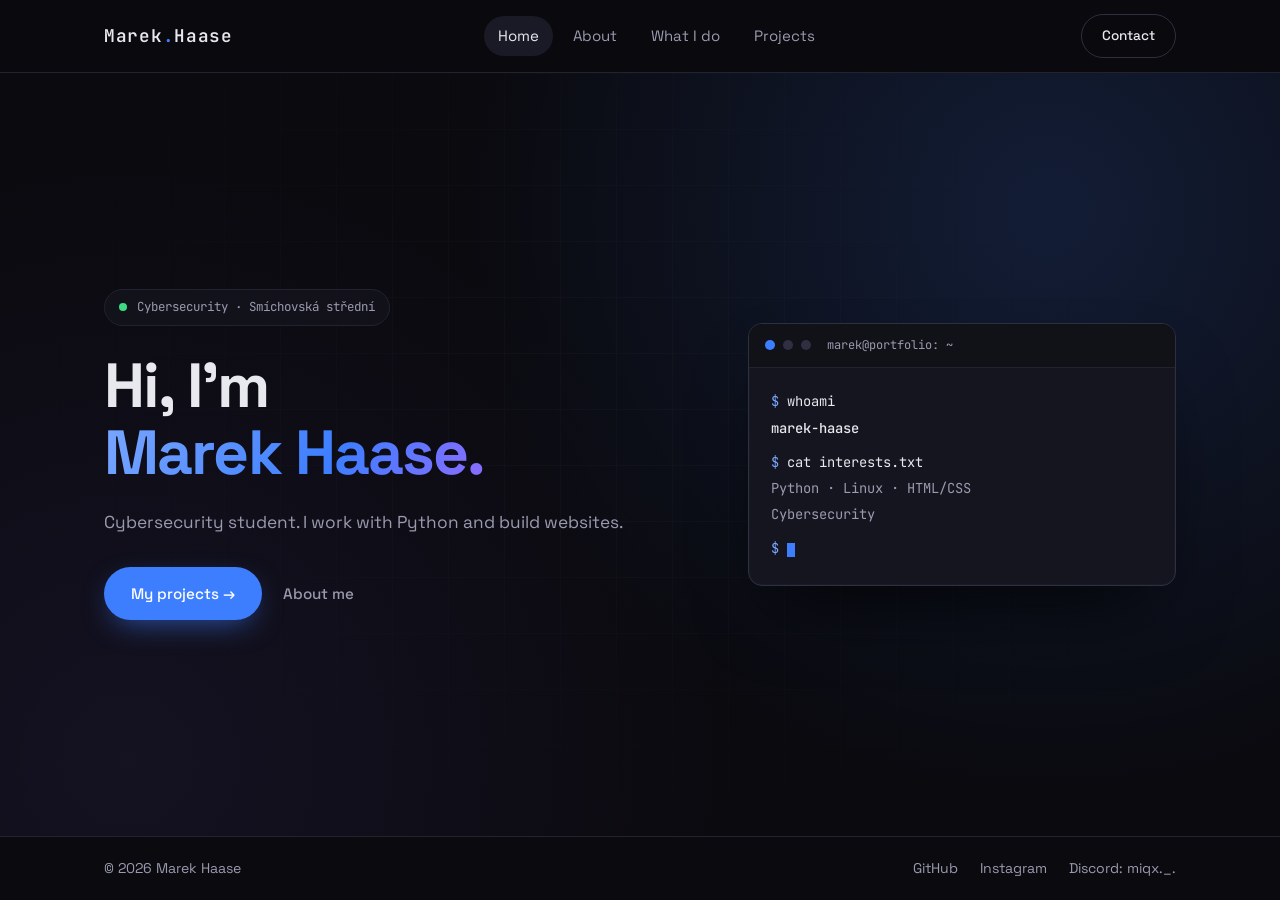
==== index.html @ bb34f5d0 "Add files via upload" ====
<!DOCTYPE html>
<html lang="en">
<head>
<meta charset="UTF-8">
<meta name="viewport" content="width=device-width, initial-scale=1.0">
<title>Marek Haase — Portfolio</title>
<meta name="description" content="Portfolio of Marek Haase: Cybersecurity student at Smíchov Secondary School. Python, Linux and web development.">
<meta name="theme-color" content="#0a0a0f">
<meta property="og:title" content="Marek Haase — Portfolio">
<meta property="og:description" content="Portfolio of Marek Haase: Cybersecurity student at Smíchov Secondary School. Python, Linux and web development.">
<meta property="og:type" content="website">
<link rel="icon" href="data:image/svg+xml,%3Csvg xmlns='http://www.w3.org/2000/svg' viewBox='0 0 64 64'%3E%3Crect width='64' height='64' rx='16' fill='%230a0a0f'/%3E%3Ctext x='32' y='43' font-family='monospace' font-size='30' font-weight='700' text-anchor='middle' fill='%233d7eff'%3EM.%3C/text%3E%3C/svg%3E">
<link rel="stylesheet" href="style.css">
<link rel="preconnect" href="https://fonts.googleapis.com">
<link rel="preconnect" href="https://fonts.gstatic.com" crossorigin>
<link href="https://fonts.googleapis.com/css2?family=Space+Grotesk:wght@400;500;600;700&family=JetBrains+Mono:wght@400;500;600&display=swap" rel="stylesheet">
</head>
<body>

<header class="nav">
  <div class="container nav-inner">
    <a href="index.html" class="logo" aria-label="Marek Haase – home">Marek<span>.</span>Haase</a>
    <nav class="nav-links" aria-label="Main navigation">
      <a href="index.html" class="active" aria-current="page">Home</a>
      <a href="about.html">About</a>
      <a href="services.html">What I do</a>
      <a href="projects.html">Projects</a>
    </nav>
    <a href="contact.html" class="btn btn-outline nav-cta">Contact</a>
  </div>
</header>

<main>
<section class="hero">
  <div class="container hero-grid">
    <div class="hero-text">
      <p class="status fade-up"><i></i> Cybersecurity · Smíchovská střední</p>
      <h1 class="fade-up d1">Hi, I'm<br><span class="grad">Marek Haase.</span></h1>
      <p class="hero-sub fade-up d2">Cybersecurity student. I work with Python and build websites.</p>
      <div class="hero-actions fade-up d3">
        <a href="projects.html" class="btn btn-primary">My projects →</a>
        <a href="about.html" class="btn btn-ghost">About me</a>
      </div>
    </div>
    <div class="terminal fade-up d3" aria-hidden="true">
      <div class="terminal-bar"><span class="dot"></span><span class="dot"></span><span class="dot"></span><span class="terminal-title">marek@portfolio: ~</span></div>
      <div class="terminal-body">
        <span><span class="prompt">$</span> whoami</span>
        <span class="out"><b>marek-haase</b></span>
        <span><span class="prompt">$</span> cat interests.txt</span>
        <span class="out">Python · Linux · HTML/CSS<br>Cybersecurity</span>
        <span><span class="prompt">$</span> <span class="cursor"></span></span>
      </div>
    </div>
  </div>
</section>
</main>

<footer class="footer">
  <div class="container footer-inner">
    <span>© 2026 Marek Haase</span>
    <div class="footer-links">
      <a href="https://github.com/miqxik" target="_blank" rel="noopener">GitHub</a>
      <a href="https://www.instagram.com/mrek_h_" target="_blank" rel="noopener">Instagram</a>
      <span>Discord: miqx._.</span>
    </div>
  </div>
</footer>

</body>
</html>
---- style.css ----
:root {
  --bg: #0a0a0f;
  --bg-soft: #111118;
  --surface: #15151f;
  --surface-2: #1a1a26;
  --border: #232330;
  --border-strong: #2f2f42;
  --text: #e8e8ef;
  --text-dim: #9a9ab0;
  --accent: #3d7eff;
  --accent-2: #7aa7ff;
  --accent-soft: #1a2c52;
  --radius: 14px;
  --font-display: 'Space Grotesk', system-ui, sans-serif;
  --font-mono: 'JetBrains Mono', ui-monospace, monospace;
}

* { margin: 0; padding: 0; box-sizing: border-box; }

html { scroll-behavior: smooth; }
body {
  min-height: 100vh;
  min-height: 100dvh;
  display: flex;
  flex-direction: column;
  background: var(--bg);
  color: var(--text);
  font-family: var(--font-display);
  line-height: 1.65;
  -webkit-font-smoothing: antialiased;
}

main { flex: 1; display: flex; flex-direction: column; justify-content: center; }

.container { max-width: 1120px; margin: 0 auto; padding: 0 24px; width: 100%; }

a { color: inherit; text-decoration: none; }
:focus-visible { outline: 2px solid var(--accent-2); outline-offset: 3px; border-radius: 6px; }
::selection { background: var(--accent); color: #fff; }

.accent { color: var(--accent); }
.grad {
  background: linear-gradient(120deg, var(--accent-2), var(--accent) 60%, #8f6bff);
  -webkit-background-clip: text;
  background-clip: text;
  color: transparent;
}

/* ---------- TYPOGRAPHY ---------- */
.eyebrow {
  font-family: var(--font-mono);
  font-size: 0.78rem;
  letter-spacing: 0.16em;
  text-transform: uppercase;
  color: var(--accent);
  margin-bottom: 14px;
}
.eyebrow.center { text-align: center; }

.section-title {
  font-size: clamp(1.9rem, 4.2vw, 2.8rem);
  font-weight: 600;
  line-height: 1.15;
  letter-spacing: -0.02em;
  margin-bottom: 36px;
}
.section-title.center { text-align: center; max-width: 680px; margin: 0 auto 44px; }

/* ---------- BUTTONS ---------- */
.btn {
  display: inline-flex;
  align-items: center;
  gap: 8px;
  padding: 13px 26px;
  border-radius: 999px;
  font-size: 0.95rem;
  font-weight: 500;
  border: 1px solid transparent;
  cursor: pointer;
  transition: transform .15s ease, background .2s ease, border-color .2s ease, color .2s ease, box-shadow .2s ease;
}
.btn:hover { transform: translateY(-2px); }
.btn-primary { background: var(--accent); color: #fff; box-shadow: 0 10px 30px -10px rgba(61,126,255,.7); }
.btn-primary:hover { background: #5b91ff; }
.btn-outline { border-color: var(--border-strong); color: var(--text); }
.btn-outline:hover { border-color: var(--accent); color: var(--accent-2); }
.btn-ghost { color: var(--text-dim); padding: 13px 6px; }
.btn-ghost:hover { color: var(--text); }

/* ---------- NAV ---------- */
.nav {
  position: sticky;
  top: 0;
  z-index: 100;
  background: rgba(10,10,15,.78);
  backdrop-filter: blur(14px);
  -webkit-backdrop-filter: blur(14px);
  border-bottom: 1px solid var(--border);
}
.nav-inner { display: flex; align-items: center; justify-content: space-between; height: 72px; gap: 16px; }
.logo { font-family: var(--font-mono); font-weight: 600; font-size: 1.1rem; letter-spacing: .04em; }
.logo span { color: var(--accent); }
.nav-links { display: flex; gap: 6px; font-size: .94rem; }
.nav-links a {
  position: relative;
  padding: 8px 14px;
  border-radius: 999px;
  color: var(--text-dim);
  transition: color .2s ease, background .2s ease;
}
.nav-links a:hover { color: var(--text); background: var(--surface); }
.nav-links a.active { color: var(--text); background: var(--surface-2); }
.nav-cta { font-size: .85rem; padding: 10px 20px; }

@media (max-width: 760px) {
  .nav-inner { height: auto; flex-wrap: wrap; padding-top: 12px; padding-bottom: 10px; }
  .nav-links {
    order: 3;
    width: 100%;
    overflow-x: auto;
    scrollbar-width: none;
    margin: 0 -6px;
    padding-bottom: 2px;
  }
  .nav-links::-webkit-scrollbar { display: none; }
  .nav-links a { white-space: nowrap; }
}

/* ---------- SHARED SECTION ---------- */
.section { padding: 72px 0; }

.fade-up { animation: fadeUp .7s cubic-bezier(.2,.7,.2,1) both; }
.d1 { animation-delay: .08s; } .d2 { animation-delay: .16s; } .d3 { animation-delay: .24s; } .d4 { animation-delay: .32s; }
@keyframes fadeUp { from { opacity: 0; transform: translateY(18px); } to { opacity: 1; transform: none; } }

/* ---------- HERO ---------- */
.hero {
  position: relative;
  overflow: hidden;
  padding: 84px 0;
  background:
    radial-gradient(circle at 82% 18%, rgba(61,126,255,.16), transparent 48%),
    radial-gradient(circle at 10% 90%, rgba(143,107,255,.08), transparent 45%),
    var(--bg);
}
main > .hero { flex: 1; display: flex; align-items: center; }
.hero::before {
  content: "";
  position: absolute; inset: 0;
  background-image:
    linear-gradient(var(--border) 1px, transparent 1px),
    linear-gradient(90deg, var(--border) 1px, transparent 1px);
  background-size: 56px 56px;
  opacity: .22;
  mask-image: radial-gradient(ellipse at 50% 40%, #000 20%, transparent 75%);
  -webkit-mask-image: radial-gradient(ellipse at 50% 40%, #000 20%, transparent 75%);
  pointer-events: none;
}
.hero-grid {
  position: relative;
  display: grid;
  grid-template-columns: 1.15fr .85fr;
  gap: 64px;
  align-items: center;
}
.hero-text h1 {
  font-size: clamp(2.2rem, 5.6vw, 3.9rem);
  font-weight: 700;
  line-height: 1.08;
  letter-spacing: -.03em;
  margin-bottom: 22px;
}
.hero-sub { color: var(--text-dim); font-size: 1.08rem; max-width: 52ch; margin-bottom: 30px; }
.hero-sub b { color: var(--text); font-weight: 600; }
.hero-actions { display: flex; gap: 14px; flex-wrap: wrap; align-items: center; }

.status {
  display: inline-flex; align-items: center; gap: 10px;
  font-family: var(--font-mono); font-size: .78rem; color: var(--text-dim);
  padding: 7px 14px; border: 1px solid var(--border); border-radius: 999px;
  background: rgba(21,21,31,.7);
  margin-bottom: 26px;
}
.status i { width: 8px; height: 8px; border-radius: 50%; background: #3ddc84; box-shadow: 0 0 0 0 rgba(61,220,132,.6); animation: pulse 2s infinite; }
@keyframes pulse { 70% { box-shadow: 0 0 0 8px rgba(61,220,132,0); } 100% { box-shadow: 0 0 0 0 rgba(61,220,132,0); } }

.terminal {
  background: var(--surface);
  border: 1px solid var(--border-strong);
  border-radius: var(--radius);
  box-shadow: 0 40px 80px -30px rgba(0,0,0,.8), 0 0 0 1px rgba(255,255,255,.02) inset;
  overflow: hidden;
  font-family: var(--font-mono);
  font-size: .86rem;
}
.terminal-bar { display: flex; align-items: center; gap: 8px; padding: 12px 16px; border-bottom: 1px solid var(--border); background: var(--bg-soft); }
.dot { width: 10px; height: 10px; border-radius: 50%; background: var(--border-strong); }
.dot:first-child { background: var(--accent); }
.terminal-title { margin-left: 8px; color: var(--text-dim); font-size: .75rem; }
.terminal-body { padding: 20px 22px 24px; line-height: 1.9; }
.terminal-body .prompt { color: var(--accent-2); }
.terminal-body .out { color: var(--text-dim); display: block; margin-bottom: 8px; }
.terminal-body .out b { color: var(--text); font-weight: 500; }
.cursor { display: inline-block; width: 8px; height: 1em; background: var(--accent); vertical-align: text-bottom; animation: blink 1.1s steps(1) infinite; }
@keyframes blink { 50% { opacity: 0; } }

@media (max-width: 900px) {
  .hero { padding: 56px 0; }
  .hero-grid { grid-template-columns: 1fr; gap: 44px; }
}

/* ---------- CARDS (services) ---------- */
.cards-grid { display: grid; grid-template-columns: repeat(4, 1fr); gap: 16px; }
.card {
  position: relative;
  display: flex;
  flex-direction: column;
  background: var(--surface);
  border: 1px solid var(--border);
  border-radius: var(--radius);
  padding: 26px 22px;
  transition: border-color .2s ease, transform .2s ease, background .2s ease;
}
.card::after {
  content: ""; position: absolute; inset: 0; border-radius: inherit; pointer-events: none;
  background: radial-gradient(circle at 0% 0%, rgba(61,126,255,.12), transparent 55%);
  opacity: 0; transition: opacity .25s ease;
}
.card:hover { border-color: var(--accent); transform: translateY(-5px); }
.card:hover::after { opacity: 1; }
.card-icon {
  width: 48px; height: 48px;
  display: flex; align-items: center; justify-content: center;
  border: 1px solid var(--border-strong);
  border-radius: 12px;
  background: var(--bg-soft);
  margin-bottom: 20px;
}
.card h3 { font-size: 1.08rem; margin-bottom: 8px; font-weight: 600; }
.card p { color: var(--text-dim); font-size: .92rem; margin-bottom: 18px; flex: 1; }
.tag {
  display: inline-block;
  align-self: flex-start;
  font-family: var(--font-mono); font-size: .7rem; letter-spacing: .04em;
  color: var(--accent-2); background: var(--accent-soft);
  padding: 4px 10px; border-radius: 999px;
}

.services-actions { display: flex; justify-content: center; margin-top: 28px; }

@media (max-width: 960px) { .cards-grid { grid-template-columns: repeat(2, 1fr); } }
@media (max-width: 560px) { .cards-grid { grid-template-columns: 1fr; } }

/* ---------- ABOUT ---------- */
.about-grid { display: grid; grid-template-columns: .85fr 1.15fr; gap: 72px; align-items: center; }

.profile {
  background: var(--surface);
  border: 1px solid var(--border-strong);
  border-radius: var(--radius);
  padding: 30px;
  box-shadow: 0 40px 80px -40px rgba(0,0,0,.8);
}
.avatar {
  width: 84px; height: 84px; border-radius: 22px;
  display: flex; align-items: center; justify-content: center;
  font-family: var(--font-mono); font-weight: 600; font-size: 1.7rem;
  background: linear-gradient(135deg, var(--accent), #8f6bff);
  color: #fff; margin-bottom: 20px;
}
.profile h3 { font-size: 1.3rem; font-weight: 600; }
.profile .role { color: var(--text-dim); font-size: .92rem; margin-bottom: 22px; }
.facts { list-style: none; display: grid; gap: 0; border-top: 1px solid var(--border); }
.facts li { display: flex; justify-content: space-between; gap: 16px; padding: 12px 0; border-bottom: 1px solid var(--border); font-size: .9rem; }
.facts li span:first-child { color: var(--text-dim); font-family: var(--font-mono); font-size: .8rem; }
.facts li span:last-child { text-align: right; }

.about-item { display: flex; gap: 18px; margin-bottom: 26px; }
.about-item-icon {
  flex-shrink: 0; width: 44px; height: 44px;
  display: flex; align-items: center; justify-content: center;
  border: 1px solid var(--border-strong); border-radius: 12px; background: var(--bg-soft);
}
.about-item h4 { margin-bottom: 4px; font-weight: 600; font-size: 1.05rem; }
.about-item p { color: var(--text-dim); font-size: .96rem; }

.chips { display: flex; flex-wrap: wrap; gap: 8px; margin-top: 10px; }
.chip { font-size: .82rem; padding: 6px 14px; border: 1px solid var(--border-strong); border-radius: 999px; color: var(--text); background: var(--surface); }

@media (max-width: 900px) { .about-grid { grid-template-columns: 1fr; gap: 44px; } .profile { max-width: 420px; } }

/* ---------- PROJECTS ---------- */
.projects-grid { display: grid; grid-template-columns: repeat(3, 1fr); gap: 20px; }
.project-card {
  display: flex; flex-direction: column;
  background: var(--surface);
  border: 1px solid var(--border);
  border-radius: var(--radius);
  padding: 20px;
  transition: transform .2s ease, border-color .2s ease;
}
.project-card:hover { transform: translateY(-5px); border-color: var(--accent); }
.project-thumb {
  height: 140px; border-radius: 10px; margin-bottom: 20px;
  border: 1px solid var(--border);
  display: flex; align-items: center; justify-content: center;
  font-family: var(--font-mono); font-size: .8rem; color: var(--text-dim);
  background: repeating-linear-gradient(135deg, var(--bg-soft) 0 14px, var(--surface) 14px 28px);
}
.project-thumb.live {
  background: radial-gradient(circle at 30% 20%, rgba(61,126,255,.35), transparent 60%), var(--bg-soft);
  color: var(--accent-2);
}
.project-card h3 { font-size: 1.08rem; margin-bottom: 8px; font-weight: 600; }
.project-card p { color: var(--text-dim); font-size: .92rem; margin-bottom: 18px; flex: 1; }
.project-link { color: var(--accent-2); font-size: .92rem; font-weight: 500; }
.project-link:hover { text-decoration: underline; text-underline-offset: 4px; }
.project-card.soon { opacity: .75; }
.project-card.soon:hover { transform: none; border-color: var(--border); }
.project-card .tag { align-self: flex-start; }

@media (max-width: 900px) { .projects-grid { grid-template-columns: 1fr; } }

/* ---------- CONTACT ---------- */
.contact-inner { display: flex; flex-direction: column; align-items: center; text-align: center; }
.contact-sub { color: var(--text-dim); max-width: 46ch; margin: 0 auto 32px; font-size: 1.05rem; }
.contact-links { display: flex; gap: 12px; flex-wrap: wrap; justify-content: center; margin-top: 22px; }
.contact-box {
  position: relative;
  width: 100%; max-width: 640px;
  padding: 52px 32px;
  border: 1px solid var(--border-strong);
  border-radius: 22px;
  background:
    radial-gradient(circle at 50% 0%, rgba(61,126,255,.16), transparent 60%),
    var(--surface);
}

/* ---------- FOOTER ---------- */
.footer { border-top: 1px solid var(--border); padding: 20px 0; }
.footer-inner { display: flex; justify-content: space-between; align-items: center; flex-wrap: wrap; gap: 14px; color: var(--text-dim); font-size: .88rem; }
.footer-links { display: flex; gap: 22px; flex-wrap: wrap; }
.footer-links a:hover { color: var(--text); }

@media (prefers-reduced-motion: reduce) {
  *, *::before, *::after { animation: none !important; transition: none !important; scroll-behavior: auto !important; }
}
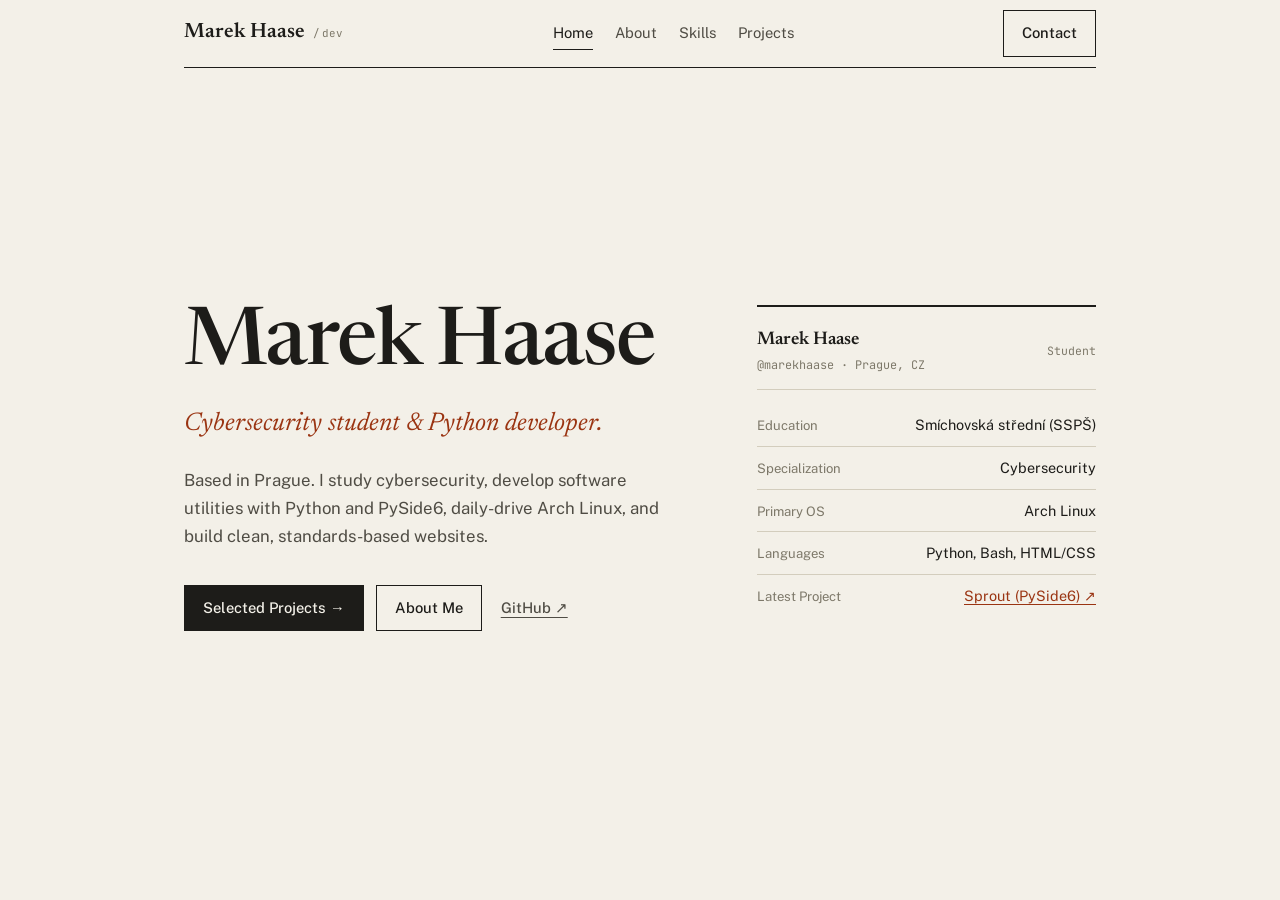
==== commit cd28402d: "edited style and some info" ====
--- a/index.html
+++ b/index.html
@@ -3,27 +3,29 @@
 <head>
 <meta charset="UTF-8">
 <meta name="viewport" content="width=device-width, initial-scale=1.0">
-<title>Marek Haase — Portfolio</title>
-<meta name="description" content="Portfolio of Marek Haase: Cybersecurity student at Smíchov Secondary School. Python, Linux and web development.">
-<meta name="theme-color" content="#0a0a0f">
+<title>Marek Haase — Cybersecurity Student & Developer</title>
+<meta name="description" content="Portfolio of Marek Haase: Cybersecurity student at Smíchovská střední průmyslová škola. Python, Linux and web development.">
+<meta name="theme-color" content="#f3f0e8">
 <meta property="og:title" content="Marek Haase — Portfolio">
-<meta property="og:description" content="Portfolio of Marek Haase: Cybersecurity student at Smíchov Secondary School. Python, Linux and web development.">
+<meta property="og:description" content="Portfolio of Marek Haase: Cybersecurity student at Smíchovská střední průmyslová škola. Python, Linux and web development.">
 <meta property="og:type" content="website">
-<link rel="icon" href="data:image/svg+xml,%3Csvg xmlns='http://www.w3.org/2000/svg' viewBox='0 0 64 64'%3E%3Crect width='64' height='64' rx='16' fill='%230a0a0f'/%3E%3Ctext x='32' y='43' font-family='monospace' font-size='30' font-weight='700' text-anchor='middle' fill='%233d7eff'%3EM.%3C/text%3E%3C/svg%3E">
+<link rel="icon" href="data:image/svg+xml,%3Csvg xmlns='http://www.w3.org/2000/svg' viewBox='0 0 64 64'%3E%3Crect width='64' height='64' rx='12' fill='%2314171f'/%3E%3Ctext x='32' y='42' font-family='monospace' font-size='26' font-weight='600' text-anchor='middle' fill='%23f1f3f7'%3EMH%3C/text%3E%3C/svg%3E">
 <link rel="stylesheet" href="style.css">
 <link rel="preconnect" href="https://fonts.googleapis.com">
 <link rel="preconnect" href="https://fonts.gstatic.com" crossorigin>
-<link href="https://fonts.googleapis.com/css2?family=Space+Grotesk:wght@400;500;600;700&family=JetBrains+Mono:wght@400;500;600&display=swap" rel="stylesheet">
+<link href="https://fonts.googleapis.com/css2?family=JetBrains+Mono:wght@400;500&family=Newsreader:ital,opsz,wght@0,6..72,400;0,6..72,500;0,6..72,600;1,6..72,400&family=Public+Sans:wght@400;500;600&display=swap" rel="stylesheet">
 </head>
 <body>
 
 <header class="nav">
   <div class="container nav-inner">
-    <a href="index.html" class="logo" aria-label="Marek Haase – home">Marek<span>.</span>Haase</a>
+    <a href="index.html" class="logo" aria-label="Marek Haase – Home">
+      Marek Haase <span class="logo-badge">dev</span>
+    </a>
     <nav class="nav-links" aria-label="Main navigation">
       <a href="index.html" class="active" aria-current="page">Home</a>
       <a href="about.html">About</a>
-      <a href="services.html">What I do</a>
+      <a href="services.html">Skills</a>
       <a href="projects.html">Projects</a>
     </nav>
     <a href="contact.html" class="btn btn-outline nav-cta">Contact</a>
@@ -34,38 +36,53 @@
 <section class="hero">
   <div class="container hero-grid">
     <div class="hero-text">
-      <p class="status fade-up"><i></i> Cybersecurity · Smíchovská střední</p>
-      <h1 class="fade-up d1">Hi, I'm<br><span class="grad">Marek Haase.</span></h1>
-      <p class="hero-sub fade-up d2">Cybersecurity student. I work with Python and build websites.</p>
-      <div class="hero-actions fade-up d3">
-        <a href="projects.html" class="btn btn-primary">My projects →</a>
-        <a href="about.html" class="btn btn-ghost">About me</a>
+      <h1 class="hero-title">Marek Haase</h1>
+      <p class="hero-subtitle">Cybersecurity student & Python developer.</p>
+      <p class="hero-desc">Based in Prague. I study cybersecurity, develop software utilities with Python and PySide6, daily-drive Arch Linux, and build clean, standards-based websites.</p>
+      <div class="hero-actions">
+        <a href="projects.html" class="btn btn-primary">Selected Projects →</a>
+        <a href="about.html" class="btn btn-outline">About Me</a>
+        <a href="https://github.com/marekhaase" target="_blank" rel="noopener noreferrer" class="btn btn-ghost">GitHub ↗</a>
       </div>
     </div>
-    <div class="terminal fade-up d3" aria-hidden="true">
-      <div class="terminal-bar"><span class="dot"></span><span class="dot"></span><span class="dot"></span><span class="terminal-title">marek@portfolio: ~</span></div>
-      <div class="terminal-body">
-        <span><span class="prompt">$</span> whoami</span>
-        <span class="out"><b>marek-haase</b></span>
-        <span><span class="prompt">$</span> cat interests.txt</span>
-        <span class="out">Python · Linux · HTML/CSS<br>Cybersecurity</span>
-        <span><span class="prompt">$</span> <span class="cursor"></span></span>
+
+    <div class="spec-card">
+      <div class="spec-header">
+        <div class="spec-identity">
+          <div class="spec-avatar">MH</div>
+          <div>
+            <div class="spec-name">Marek Haase</div>
+            <div class="spec-handle">@marekhaase · Prague, CZ</div>
+          </div>
+        </div>
+        <span class="spec-tag">Student</span>
+      </div>
+      <div class="spec-rows">
+        <div class="spec-row">
+          <span class="spec-label">Education</span>
+          <span class="spec-value">Smíchovská střední (SSPŠ)</span>
+        </div>
+        <div class="spec-row">
+          <span class="spec-label">Specialization</span>
+          <span class="spec-value">Cybersecurity</span>
+        </div>
+        <div class="spec-row">
+          <span class="spec-label">Primary OS</span>
+          <span class="spec-value">Arch Linux</span>
+        </div>
+        <div class="spec-row">
+          <span class="spec-label">Languages</span>
+          <span class="spec-value">Python, Bash, HTML/CSS</span>
+        </div>
+        <div class="spec-row">
+          <span class="spec-label">Latest Project</span>
+          <span class="spec-value"><a href="https://github.com/marekhaase/Sprout" target="_blank" rel="noopener noreferrer">Sprout (PySide6) ↗</a></span>
+        </div>
       </div>
     </div>
   </div>
 </section>
 </main>
 
-<footer class="footer">
-  <div class="container footer-inner">
-    <span>© 2026 Marek Haase</span>
-    <div class="footer-links">
-      <a href="https://github.com/miqxik" target="_blank" rel="noopener">GitHub</a>
-      <a href="https://www.instagram.com/mrek_h_" target="_blank" rel="noopener">Instagram</a>
-      <span>Discord: miqx._.</span>
-    </div>
-  </div>
-</footer>
-
 </body>
 </html>
--- a/style.css
+++ b/style.css
@@ -1,23 +1,64 @@
+/* ---------- TOKENS ---------- */
 :root {
-  --bg: #0a0a0f;
-  --bg-soft: #111118;
-  --surface: #15151f;
-  --surface-2: #1a1a26;
-  --border: #232330;
-  --border-strong: #2f2f42;
-  --text: #e8e8ef;
-  --text-dim: #9a9ab0;
-  --accent: #3d7eff;
-  --accent-2: #7aa7ff;
-  --accent-soft: #1a2c52;
-  --radius: 14px;
-  --font-display: 'Space Grotesk', system-ui, sans-serif;
-  --font-mono: 'JetBrains Mono', ui-monospace, monospace;
+  --bg: #f3f0e8;
+  --bg-subtle: #ece8dd;
+  --surface: transparent;
+  --surface-raised: #ebe6da;
+  --surface-hover: #e4dfd1;
+
+  --border: #d3cdbd;
+  --border-subtle: #ddd8ca;
+  --border-strong: #1d1c19;
+  --border-focus: #9a3412;
+
+  --text: #1d1c19;
+  --text-secondary: #4f4c44;
+  --text-muted: #7d7869;
+
+  --accent: #9a3412;
+  --accent-hover: #9a3412;
+  --accent-soft: transparent;
+  --accent-border: #9a3412;
+
+  --emerald: #3f6b3a;
+  --emerald-soft: transparent;
+  --emerald-border: #3f6b3a;
+
+  --radius-sm: 0;
+  --radius-md: 0;
+  --radius-lg: 0;
+
+  --font-sans: 'Public Sans', -apple-system, 'Segoe UI', Helvetica, Arial, sans-serif;
+  --font-serif: 'Newsreader', Georgia, 'Times New Roman', serif;
+  --font-mono: 'JetBrains Mono', ui-monospace, Menlo, Consolas, monospace;
+}
+
+@media (prefers-color-scheme: dark) {
+  :root {
+    --bg: #1a1916;
+    --bg-subtle: #22211d;
+    --surface-raised: #26241f;
+    --surface-hover: #2e2b25;
+    --border: #38352e;
+    --border-subtle: #2c2a25;
+    --border-strong: #ece8dd;
+    --border-focus: #e08a62;
+    --text: #ece8dd;
+    --text-secondary: #b6b1a2;
+    --text-muted: #86816f;
+    --accent: #e08a62;
+    --accent-hover: #e08a62;
+    --accent-border: #e08a62;
+    --emerald: #8fbf86;
+    --emerald-border: #8fbf86;
+  }
+  html { color-scheme: dark; }
 }
 
 * { margin: 0; padding: 0; box-sizing: border-box; }
 
-html { scroll-behavior: smooth; }
+html { color-scheme: light; }
+
 body {
   min-height: 100vh;
   min-height: 100dvh;
@@ -25,323 +66,280 @@
   flex-direction: column;
   background: var(--bg);
   color: var(--text);
-  font-family: var(--font-display);
+  font-family: var(--font-sans);
+  font-size: 16px;
   line-height: 1.65;
   -webkit-font-smoothing: antialiased;
 }
 
-main { flex: 1; display: flex; flex-direction: column; justify-content: center; }
-
-.container { max-width: 1120px; margin: 0 auto; padding: 0 24px; width: 100%; }
+main { flex: 1; display: flex; flex-direction: column; }
+
+.container { max-width: 960px; margin: 0 auto; padding: 0 24px; width: 100%; }
 
 a { color: inherit; text-decoration: none; }
-:focus-visible { outline: 2px solid var(--accent-2); outline-offset: 3px; border-radius: 6px; }
-::selection { background: var(--accent); color: #fff; }
-
-.accent { color: var(--accent); }
-.grad {
-  background: linear-gradient(120deg, var(--accent-2), var(--accent) 60%, #8f6bff);
-  -webkit-background-clip: text;
-  background-clip: text;
-  color: transparent;
-}
+
+:focus-visible { outline: 2px solid var(--accent); outline-offset: 3px; }
+
+::selection { background: var(--text); color: var(--bg); }
 
 /* ---------- TYPOGRAPHY ---------- */
 .eyebrow {
-  font-family: var(--font-mono);
-  font-size: 0.78rem;
-  letter-spacing: 0.16em;
-  text-transform: uppercase;
-  color: var(--accent);
+  font-family: var(--font-serif);
+  font-style: italic;
+  font-size: 1.05rem;
+  color: var(--text-muted);
+  margin-bottom: 6px;
+  display: inline-block;
+}
+.eyebrow.center { display: block; text-align: left; }
+
+.section-title {
+  font-family: var(--font-serif);
+  font-size: clamp(2rem, 4.2vw, 2.9rem);
+  font-weight: 500;
+  line-height: 1.12;
+  letter-spacing: -0.01em;
   margin-bottom: 14px;
 }
-.eyebrow.center { text-align: center; }
-
-.section-title {
-  font-size: clamp(1.9rem, 4.2vw, 2.8rem);
-  font-weight: 600;
-  line-height: 1.15;
-  letter-spacing: -0.02em;
-  margin-bottom: 36px;
-}
-.section-title.center { text-align: center; max-width: 680px; margin: 0 auto 44px; }
+.section-title.center { text-align: left; }
+
+.section-sub {
+  color: var(--text-secondary);
+  font-size: 1.05rem;
+  max-width: 56ch;
+  margin-bottom: 40px;
+}
+.section-sub.center { text-align: left; margin-left: 0; margin-right: 0; }
+
+/* the page headers on projects/skills/contact have inline centering; override */
+.section .container > div[style*="text-align: center"] {
+  text-align: left !important;
+  margin-left: 0 !important;
+  margin-right: 0 !important;
+  max-width: 640px !important;
+}
+
+/* ---------- NAV ---------- */
+.nav { background: var(--bg); }
+
+.nav-inner { display: flex; align-items: center; justify-content: space-between; height: 68px; gap: 16px; border-bottom: 1px solid var(--border-strong); }
+
+.logo { font-family: var(--font-serif); font-size: 1.3rem; font-weight: 600; display: inline-flex; align-items: baseline; gap: 8px; }
+
+.logo-badge { font-family: var(--font-mono); font-size: 0.68rem; color: var(--text-muted); font-weight: 400; }
+.logo-badge::before { content: "/"; margin-right: 2px; }
+
+.nav-links { display: flex; align-items: center; gap: 22px; font-size: 0.92rem; }
+
+.nav-links a {
+  padding: 4px 0;
+  color: var(--text-secondary);
+  border-bottom: 1px solid transparent;
+}
+.nav-links a:hover { color: var(--text); border-bottom-color: var(--text-muted); }
+.nav-links a.active { color: var(--text); border-bottom-color: var(--text); }
+
+.nav-cta { font-size: 0.9rem; padding: 6px 14px; }
+
+@media (max-width: 760px) {
+  .nav-inner { height: auto; flex-wrap: wrap; padding-top: 14px; padding-bottom: 14px; }
+  .nav-links { order: 3; width: 100%; overflow-x: auto; scrollbar-width: none; }
+  .nav-links::-webkit-scrollbar { display: none; }
+  .nav-links a { white-space: nowrap; }
+}
 
 /* ---------- BUTTONS ---------- */
 .btn {
-  display: inline-flex;
-  align-items: center;
-  gap: 8px;
-  padding: 13px 26px;
-  border-radius: 999px;
-  font-size: 0.95rem;
-  font-weight: 500;
-  border: 1px solid transparent;
-  cursor: pointer;
-  transition: transform .15s ease, background .2s ease, border-color .2s ease, color .2s ease, box-shadow .2s ease;
-}
-.btn:hover { transform: translateY(-2px); }
-.btn-primary { background: var(--accent); color: #fff; box-shadow: 0 10px 30px -10px rgba(61,126,255,.7); }
-.btn-primary:hover { background: #5b91ff; }
-.btn-outline { border-color: var(--border-strong); color: var(--text); }
-.btn-outline:hover { border-color: var(--accent); color: var(--accent-2); }
-.btn-ghost { color: var(--text-dim); padding: 13px 6px; }
-.btn-ghost:hover { color: var(--text); }
-
-/* ---------- NAV ---------- */
-.nav {
-  position: sticky;
-  top: 0;
-  z-index: 100;
-  background: rgba(10,10,15,.78);
-  backdrop-filter: blur(14px);
-  -webkit-backdrop-filter: blur(14px);
+  display: inline-flex; align-items: center; justify-content: center; gap: 8px;
+  padding: 10px 18px;
+  font-family: inherit; font-size: 0.92rem; font-weight: 500;
+  cursor: pointer; white-space: nowrap;
+  border: 1px solid var(--border-strong);
+  transition: background 0.12s ease, color 0.12s ease;
+}
+.btn-primary { background: var(--text); color: var(--bg); }
+.btn-primary:hover { background: var(--accent); border-color: var(--accent); color: #fff; }
+.btn-outline { background: transparent; color: var(--text); }
+.btn-outline:hover { background: var(--text); color: var(--bg); }
+.btn-ghost {
+  border-color: transparent; background: transparent; color: var(--text-secondary);
+  text-decoration: underline; text-underline-offset: 4px; padding: 10px 6px;
+}
+.btn-ghost:hover { color: var(--accent); }
+
+/* ---------- HERO ---------- */
+.hero { padding: 88px 0 80px; display: flex; align-items: center; }
+main > .hero { flex: 1; }
+
+.hero-grid { display: grid; grid-template-columns: 1.2fr 0.8fr; gap: 64px; align-items: start; }
+
+.status-badge {
+  display: block;
+  font-family: var(--font-mono); font-size: 0.74rem; color: var(--text-muted);
+  margin-bottom: 28px;
+}
+.status-dot { display: none; }
+
+.hero-title {
+  font-family: var(--font-serif);
+  font-size: clamp(3rem, 7vw, 5rem);
+  font-weight: 500; line-height: 1; letter-spacing: -0.02em;
+  margin-bottom: 18px;
+}
+
+.hero-subtitle {
+  font-family: var(--font-serif); font-style: italic;
+  font-size: clamp(1.3rem, 2.4vw, 1.6rem);
+  color: var(--accent);
+  margin-bottom: 22px;
+}
+
+.hero-desc { color: var(--text-secondary); font-size: 1.05rem; margin-bottom: 34px; max-width: 50ch; }
+
+.hero-actions { display: flex; gap: 12px; flex-wrap: wrap; align-items: center; }
+
+/* ---------- SPEC TABLE (hero right) ---------- */
+.spec-card { border-top: 2px solid var(--border-strong); padding-top: 18px; display: flex; flex-direction: column; gap: 14px; }
+
+.spec-header { display: flex; align-items: center; justify-content: space-between; padding-bottom: 14px; border-bottom: 1px solid var(--border); }
+.spec-identity { display: flex; align-items: center; gap: 0; }
+.spec-avatar { display: none; }
+.spec-name { font-family: var(--font-serif); font-weight: 600; font-size: 1.15rem; }
+.spec-handle { font-family: var(--font-mono); font-size: 0.74rem; color: var(--text-muted); }
+.spec-tag { font-family: var(--font-mono); font-size: 0.72rem; color: var(--text-muted); }
+
+.spec-rows { display: grid; gap: 0; }
+.spec-row { display: flex; justify-content: space-between; align-items: baseline; gap: 16px; font-size: 0.9rem; padding: 9px 0; border-bottom: 1px solid var(--border); }
+.spec-row:last-child { border-bottom: none; }
+.spec-row .spec-label { font-size: 0.82rem; color: var(--text-muted); white-space: nowrap; }
+.spec-row .spec-value { text-align: right; }
+.spec-row a { color: var(--accent); text-decoration: underline; text-underline-offset: 3px; }
+
+/* ---------- SECTIONS ---------- */
+.section { padding: 64px 0 88px; }
+
+/* ---------- PROJECTS ---------- */
+.projects-grid { display: grid; grid-template-columns: 1fr; gap: 0; border-top: 2px solid var(--border-strong); }
+
+.project-card {
+  display: grid;
+  grid-template-columns: 170px 1fr;
+  column-gap: 32px;
+  padding: 28px 0;
   border-bottom: 1px solid var(--border);
 }
-.nav-inner { display: flex; align-items: center; justify-content: space-between; height: 72px; gap: 16px; }
-.logo { font-family: var(--font-mono); font-weight: 600; font-size: 1.1rem; letter-spacing: .04em; }
-.logo span { color: var(--accent); }
-.nav-links { display: flex; gap: 6px; font-size: .94rem; }
-.nav-links a {
-  position: relative;
-  padding: 8px 14px;
-  border-radius: 999px;
-  color: var(--text-dim);
-  transition: color .2s ease, background .2s ease;
-}
-.nav-links a:hover { color: var(--text); background: var(--surface); }
-.nav-links a.active { color: var(--text); background: var(--surface-2); }
-.nav-cta { font-size: .85rem; padding: 10px 20px; }
-
-@media (max-width: 760px) {
-  .nav-inner { height: auto; flex-wrap: wrap; padding-top: 12px; padding-bottom: 10px; }
-  .nav-links {
-    order: 3;
-    width: 100%;
-    overflow-x: auto;
-    scrollbar-width: none;
-    margin: 0 -6px;
-    padding-bottom: 2px;
-  }
-  .nav-links::-webkit-scrollbar { display: none; }
-  .nav-links a { white-space: nowrap; }
-}
-
-/* ---------- SHARED SECTION ---------- */
-.section { padding: 72px 0; }
-
-.fade-up { animation: fadeUp .7s cubic-bezier(.2,.7,.2,1) both; }
-.d1 { animation-delay: .08s; } .d2 { animation-delay: .16s; } .d3 { animation-delay: .24s; } .d4 { animation-delay: .32s; }
-@keyframes fadeUp { from { opacity: 0; transform: translateY(18px); } to { opacity: 1; transform: none; } }
-
-/* ---------- HERO ---------- */
-.hero {
-  position: relative;
-  overflow: hidden;
-  padding: 84px 0;
-  background:
-    radial-gradient(circle at 82% 18%, rgba(61,126,255,.16), transparent 48%),
-    radial-gradient(circle at 10% 90%, rgba(143,107,255,.08), transparent 45%),
-    var(--bg);
-}
-main > .hero { flex: 1; display: flex; align-items: center; }
-.hero::before {
-  content: "";
-  position: absolute; inset: 0;
-  background-image:
-    linear-gradient(var(--border) 1px, transparent 1px),
-    linear-gradient(90deg, var(--border) 1px, transparent 1px);
-  background-size: 56px 56px;
-  opacity: .22;
-  mask-image: radial-gradient(ellipse at 50% 40%, #000 20%, transparent 75%);
-  -webkit-mask-image: radial-gradient(ellipse at 50% 40%, #000 20%, transparent 75%);
-  pointer-events: none;
-}
-.hero-grid {
-  position: relative;
-  display: grid;
-  grid-template-columns: 1.15fr .85fr;
-  gap: 64px;
-  align-items: center;
-}
-.hero-text h1 {
-  font-size: clamp(2.2rem, 5.6vw, 3.9rem);
-  font-weight: 700;
-  line-height: 1.08;
-  letter-spacing: -.03em;
-  margin-bottom: 22px;
-}
-.hero-sub { color: var(--text-dim); font-size: 1.08rem; max-width: 52ch; margin-bottom: 30px; }
-.hero-sub b { color: var(--text); font-weight: 600; }
-.hero-actions { display: flex; gap: 14px; flex-wrap: wrap; align-items: center; }
-
-.status {
-  display: inline-flex; align-items: center; gap: 10px;
-  font-family: var(--font-mono); font-size: .78rem; color: var(--text-dim);
-  padding: 7px 14px; border: 1px solid var(--border); border-radius: 999px;
-  background: rgba(21,21,31,.7);
-  margin-bottom: 26px;
-}
-.status i { width: 8px; height: 8px; border-radius: 50%; background: #3ddc84; box-shadow: 0 0 0 0 rgba(61,220,132,.6); animation: pulse 2s infinite; }
-@keyframes pulse { 70% { box-shadow: 0 0 0 8px rgba(61,220,132,0); } 100% { box-shadow: 0 0 0 0 rgba(61,220,132,0); } }
-
-.terminal {
-  background: var(--surface);
-  border: 1px solid var(--border-strong);
-  border-radius: var(--radius);
-  box-shadow: 0 40px 80px -30px rgba(0,0,0,.8), 0 0 0 1px rgba(255,255,255,.02) inset;
-  overflow: hidden;
-  font-family: var(--font-mono);
-  font-size: .86rem;
-}
-.terminal-bar { display: flex; align-items: center; gap: 8px; padding: 12px 16px; border-bottom: 1px solid var(--border); background: var(--bg-soft); }
-.dot { width: 10px; height: 10px; border-radius: 50%; background: var(--border-strong); }
-.dot:first-child { background: var(--accent); }
-.terminal-title { margin-left: 8px; color: var(--text-dim); font-size: .75rem; }
-.terminal-body { padding: 20px 22px 24px; line-height: 1.9; }
-.terminal-body .prompt { color: var(--accent-2); }
-.terminal-body .out { color: var(--text-dim); display: block; margin-bottom: 8px; }
-.terminal-body .out b { color: var(--text); font-weight: 500; }
-.cursor { display: inline-block; width: 8px; height: 1em; background: var(--accent); vertical-align: text-bottom; animation: blink 1.1s steps(1) infinite; }
-@keyframes blink { 50% { opacity: 0; } }
-
+.project-card > * { grid-column: 2; }
+.project-card-header { grid-column: 1; grid-row: 1 / span 5; flex-direction: column; align-items: flex-start; gap: 8px; margin: 0; display: flex; }
+
+.project-meta { font-family: var(--font-mono); font-size: 0.74rem; color: var(--text-muted); }
+.project-badge { font-family: var(--font-mono); font-size: 0.72rem; color: var(--accent); }
+.project-badge::before { content: "● "; font-size: 0.6rem; }
+.project-badge.wip { color: var(--text-muted); }
+
+.project-card h3 { font-family: var(--font-serif); font-size: 1.6rem; font-weight: 500; margin-bottom: 8px; }
+.project-card p { color: var(--text-secondary); font-size: 0.97rem; margin-bottom: 14px; max-width: 62ch; }
+
+.project-tags { display: flex; flex-wrap: wrap; gap: 8px; margin-bottom: 18px; }
+.project-tag { font-family: var(--font-mono); font-size: 0.74rem; padding: 4px 10px; background: var(--surface-raised); color: var(--text-secondary); }
+
+.project-link-cta { font-size: 0.92rem; color: var(--text); text-decoration: underline; text-underline-offset: 4px; text-decoration-color: var(--accent); }
+.project-card:hover .project-link-cta { color: var(--accent); }
+
+/* ---------- SKILLS ---------- */
+.cards-grid { display: grid; grid-template-columns: repeat(2, 1fr); gap: 0 56px; border-top: 2px solid var(--border-strong); }
+
+.skill-card { padding: 26px 0 28px; border-bottom: 1px solid var(--border); display: flex; flex-direction: column; }
+
+.skill-card-top { display: flex; align-items: baseline; gap: 12px; margin-bottom: 10px; }
+.skill-icon { display: none; }
+.skill-card h3 { font-family: var(--font-serif); font-size: 1.45rem; font-weight: 500; }
+.skill-card p { color: var(--text-secondary); font-size: 0.96rem; margin-bottom: 14px; flex: 1; }
+
+.skill-pills { display: flex; flex-wrap: wrap; gap: 2px 0; font-family: var(--font-mono); font-size: 0.76rem; color: var(--text-muted); }
+.skill-pill:not(:last-child)::after { content: " · "; white-space: pre; }
+
+.services-actions { display: flex; justify-content: flex-start; margin-top: 40px; }
+
+/* ---------- ABOUT ---------- */
+.about-grid { display: grid; grid-template-columns: 0.8fr 1.2fr; gap: 64px; align-items: start; }
+
+.about-profile-card { border-top: 2px solid var(--border-strong); padding-top: 20px; }
+.about-avatar-block { display: block; margin-bottom: 18px; }
+.about-avatar { display: none; }
+.about-profile-card h3 { font-family: var(--font-serif); font-size: 1.6rem; font-weight: 500; }
+.about-profile-card .role { color: var(--text-muted); font-size: 0.9rem; }
+
+.about-facts { list-style: none; }
+.about-facts li { display: flex; justify-content: space-between; gap: 16px; padding: 10px 0; border-bottom: 1px solid var(--border); font-size: 0.9rem; }
+.about-facts li span:first-child { color: var(--text-muted); font-size: 0.82rem; }
+.about-facts li span:last-child { text-align: right; }
+
+.about-narrative { display: flex; flex-direction: column; gap: 30px; }
+.about-block h4 { font-family: var(--font-serif); font-size: 1.3rem; font-weight: 500; margin-bottom: 6px; }
+.about-block p { color: var(--text-secondary); font-size: 1rem; line-height: 1.75; }
+
+.chips { display: flex; flex-wrap: wrap; gap: 2px 0; margin-top: 16px; font-family: var(--font-mono); font-size: 0.78rem; color: var(--text-muted); }
+.chip:not(:last-child)::after { content: " · "; white-space: pre; }
+
+/* ---------- CONTACT ---------- */
+.contact-layout { max-width: 680px; margin: 0 auto; }
+
+.contact-card { border-top: 2px solid var(--border-strong); padding: 24px 0 0; margin-bottom: 24px; }
+
+.contact-email-box { display: flex; flex-wrap: wrap; align-items: center; justify-content: space-between; gap: 16px; padding: 0 0 22px; margin: 0 0 22px; border-bottom: 1px solid var(--border); }
+.contact-email-addr { font-family: var(--font-mono); font-size: 0.98rem; word-break: break-all; }
+.contact-email-actions { display: flex; gap: 8px; }
+
+.contact-channels-grid { display: grid; grid-template-columns: repeat(2, 1fr); gap: 0 32px; }
+
+.channel-card {
+  display: flex; align-items: center; justify-content: space-between;
+  padding: 14px 0; background: none; border: 0; border-bottom: 1px solid var(--border);
+  transition: color 0.12s ease;
+}
+button.channel-card { font-family: inherit; font-size: inherit; color: inherit; text-align: left; cursor: pointer; width: 100%; }
+.channel-card:hover { background: none; }
+.channel-card:hover .channel-val { color: var(--accent); }
+
+.channel-info { display: flex; flex-direction: column; }
+.channel-label { font-family: var(--font-mono); font-size: 0.72rem; color: var(--text-muted); }
+.channel-val { font-size: 1rem; font-weight: 500; }
+.channel-arrow { color: var(--text-muted); }
+.channel-card:hover .channel-arrow { color: var(--accent); }
+
+.copy-feedback { font-family: var(--font-mono); font-size: 0.76rem; color: var(--emerald); display: none; margin: -10px 0 18px; }
+
+/* ---------- FOOTER ---------- */
+.footer { padding: 0 0 32px; margin-top: auto; }
+.footer-inner {
+  display: flex; justify-content: space-between; align-items: baseline; flex-wrap: wrap; gap: 12px 24px;
+  border-top: 1px solid var(--border-strong);
+  padding-top: 18px;
+  color: var(--text-muted); font-size: 0.88rem;
+}
+.footer-inner > span { font-family: var(--font-serif); font-size: 0.98rem; }
+.footer-links { display: flex; gap: 6px 22px; flex-wrap: wrap; align-items: baseline; font-size: 0.86rem; }
+.footer-links a { color: var(--text-secondary); text-decoration: underline; text-decoration-color: var(--border); text-underline-offset: 4px; }
+.footer-links a:hover { color: var(--accent); text-decoration-color: var(--accent); }
+.footer-links span { font-family: var(--font-mono); font-size: 0.78rem; color: var(--text-muted); }
+
+/* ---------- RESPONSIVE ---------- */
 @media (max-width: 900px) {
-  .hero { padding: 56px 0; }
-  .hero-grid { grid-template-columns: 1fr; gap: 44px; }
-}
-
-/* ---------- CARDS (services) ---------- */
-.cards-grid { display: grid; grid-template-columns: repeat(4, 1fr); gap: 16px; }
-.card {
-  position: relative;
-  display: flex;
-  flex-direction: column;
-  background: var(--surface);
-  border: 1px solid var(--border);
-  border-radius: var(--radius);
-  padding: 26px 22px;
-  transition: border-color .2s ease, transform .2s ease, background .2s ease;
-}
-.card::after {
-  content: ""; position: absolute; inset: 0; border-radius: inherit; pointer-events: none;
-  background: radial-gradient(circle at 0% 0%, rgba(61,126,255,.12), transparent 55%);
-  opacity: 0; transition: opacity .25s ease;
-}
-.card:hover { border-color: var(--accent); transform: translateY(-5px); }
-.card:hover::after { opacity: 1; }
-.card-icon {
-  width: 48px; height: 48px;
-  display: flex; align-items: center; justify-content: center;
-  border: 1px solid var(--border-strong);
-  border-radius: 12px;
-  background: var(--bg-soft);
-  margin-bottom: 20px;
-}
-.card h3 { font-size: 1.08rem; margin-bottom: 8px; font-weight: 600; }
-.card p { color: var(--text-dim); font-size: .92rem; margin-bottom: 18px; flex: 1; }
-.tag {
-  display: inline-block;
-  align-self: flex-start;
-  font-family: var(--font-mono); font-size: .7rem; letter-spacing: .04em;
-  color: var(--accent-2); background: var(--accent-soft);
-  padding: 4px 10px; border-radius: 999px;
-}
-
-.services-actions { display: flex; justify-content: center; margin-top: 28px; }
-
-@media (max-width: 960px) { .cards-grid { grid-template-columns: repeat(2, 1fr); } }
-@media (max-width: 560px) { .cards-grid { grid-template-columns: 1fr; } }
-
-/* ---------- ABOUT ---------- */
-.about-grid { display: grid; grid-template-columns: .85fr 1.15fr; gap: 72px; align-items: center; }
-
-.profile {
-  background: var(--surface);
-  border: 1px solid var(--border-strong);
-  border-radius: var(--radius);
-  padding: 30px;
-  box-shadow: 0 40px 80px -40px rgba(0,0,0,.8);
-}
-.avatar {
-  width: 84px; height: 84px; border-radius: 22px;
-  display: flex; align-items: center; justify-content: center;
-  font-family: var(--font-mono); font-weight: 600; font-size: 1.7rem;
-  background: linear-gradient(135deg, var(--accent), #8f6bff);
-  color: #fff; margin-bottom: 20px;
-}
-.profile h3 { font-size: 1.3rem; font-weight: 600; }
-.profile .role { color: var(--text-dim); font-size: .92rem; margin-bottom: 22px; }
-.facts { list-style: none; display: grid; gap: 0; border-top: 1px solid var(--border); }
-.facts li { display: flex; justify-content: space-between; gap: 16px; padding: 12px 0; border-bottom: 1px solid var(--border); font-size: .9rem; }
-.facts li span:first-child { color: var(--text-dim); font-family: var(--font-mono); font-size: .8rem; }
-.facts li span:last-child { text-align: right; }
-
-.about-item { display: flex; gap: 18px; margin-bottom: 26px; }
-.about-item-icon {
-  flex-shrink: 0; width: 44px; height: 44px;
-  display: flex; align-items: center; justify-content: center;
-  border: 1px solid var(--border-strong); border-radius: 12px; background: var(--bg-soft);
-}
-.about-item h4 { margin-bottom: 4px; font-weight: 600; font-size: 1.05rem; }
-.about-item p { color: var(--text-dim); font-size: .96rem; }
-
-.chips { display: flex; flex-wrap: wrap; gap: 8px; margin-top: 10px; }
-.chip { font-size: .82rem; padding: 6px 14px; border: 1px solid var(--border-strong); border-radius: 999px; color: var(--text); background: var(--surface); }
-
-@media (max-width: 900px) { .about-grid { grid-template-columns: 1fr; gap: 44px; } .profile { max-width: 420px; } }
-
-/* ---------- PROJECTS ---------- */
-.projects-grid { display: grid; grid-template-columns: repeat(3, 1fr); gap: 20px; }
-.project-card {
-  display: flex; flex-direction: column;
-  background: var(--surface);
-  border: 1px solid var(--border);
-  border-radius: var(--radius);
-  padding: 20px;
-  transition: transform .2s ease, border-color .2s ease;
-}
-.project-card:hover { transform: translateY(-5px); border-color: var(--accent); }
-.project-thumb {
-  height: 140px; border-radius: 10px; margin-bottom: 20px;
-  border: 1px solid var(--border);
-  display: flex; align-items: center; justify-content: center;
-  font-family: var(--font-mono); font-size: .8rem; color: var(--text-dim);
-  background: repeating-linear-gradient(135deg, var(--bg-soft) 0 14px, var(--surface) 14px 28px);
-}
-.project-thumb.live {
-  background: radial-gradient(circle at 30% 20%, rgba(61,126,255,.35), transparent 60%), var(--bg-soft);
-  color: var(--accent-2);
-}
-.project-card h3 { font-size: 1.08rem; margin-bottom: 8px; font-weight: 600; }
-.project-card p { color: var(--text-dim); font-size: .92rem; margin-bottom: 18px; flex: 1; }
-.project-link { color: var(--accent-2); font-size: .92rem; font-weight: 500; }
-.project-link:hover { text-decoration: underline; text-underline-offset: 4px; }
-.project-card.soon { opacity: .75; }
-.project-card.soon:hover { transform: none; border-color: var(--border); }
-.project-card .tag { align-self: flex-start; }
-
-@media (max-width: 900px) { .projects-grid { grid-template-columns: 1fr; } }
-
-/* ---------- CONTACT ---------- */
-.contact-inner { display: flex; flex-direction: column; align-items: center; text-align: center; }
-.contact-sub { color: var(--text-dim); max-width: 46ch; margin: 0 auto 32px; font-size: 1.05rem; }
-.contact-links { display: flex; gap: 12px; flex-wrap: wrap; justify-content: center; margin-top: 22px; }
-.contact-box {
-  position: relative;
-  width: 100%; max-width: 640px;
-  padding: 52px 32px;
-  border: 1px solid var(--border-strong);
-  border-radius: 22px;
-  background:
-    radial-gradient(circle at 50% 0%, rgba(61,126,255,.16), transparent 60%),
-    var(--surface);
-}
-
-/* ---------- FOOTER ---------- */
-.footer { border-top: 1px solid var(--border); padding: 20px 0; }
-.footer-inner { display: flex; justify-content: space-between; align-items: center; flex-wrap: wrap; gap: 14px; color: var(--text-dim); font-size: .88rem; }
-.footer-links { display: flex; gap: 22px; flex-wrap: wrap; }
-.footer-links a:hover { color: var(--text); }
-
+  .hero-grid, .about-grid { grid-template-columns: 1fr; gap: 44px; }
+  .cards-grid { grid-template-columns: 1fr; }
+}
+@media (max-width: 640px) {
+  .hero { padding: 48px 0; }
+  .project-card { grid-template-columns: 1fr; }
+  .project-card > *, .project-card-header { grid-column: 1; grid-row: auto; }
+  .project-card-header { flex-direction: row; gap: 14px; margin-bottom: 8px; }
+  .contact-channels-grid { grid-template-columns: 1fr; }
+}
 @media (prefers-reduced-motion: reduce) {
-  *, *::before, *::after { animation: none !important; transition: none !important; scroll-behavior: auto !important; }
-}
+  *, *::before, *::after { transition: none !important; scroll-behavior: auto !important; }
+}
+
+/* nav + footer lines line up exactly with the text column */
+.nav-inner, .footer-inner { width: min(912px, calc(100% - 48px)); padding-left: 0; padding-right: 0; }
+
+main { padding-bottom: 40px; }
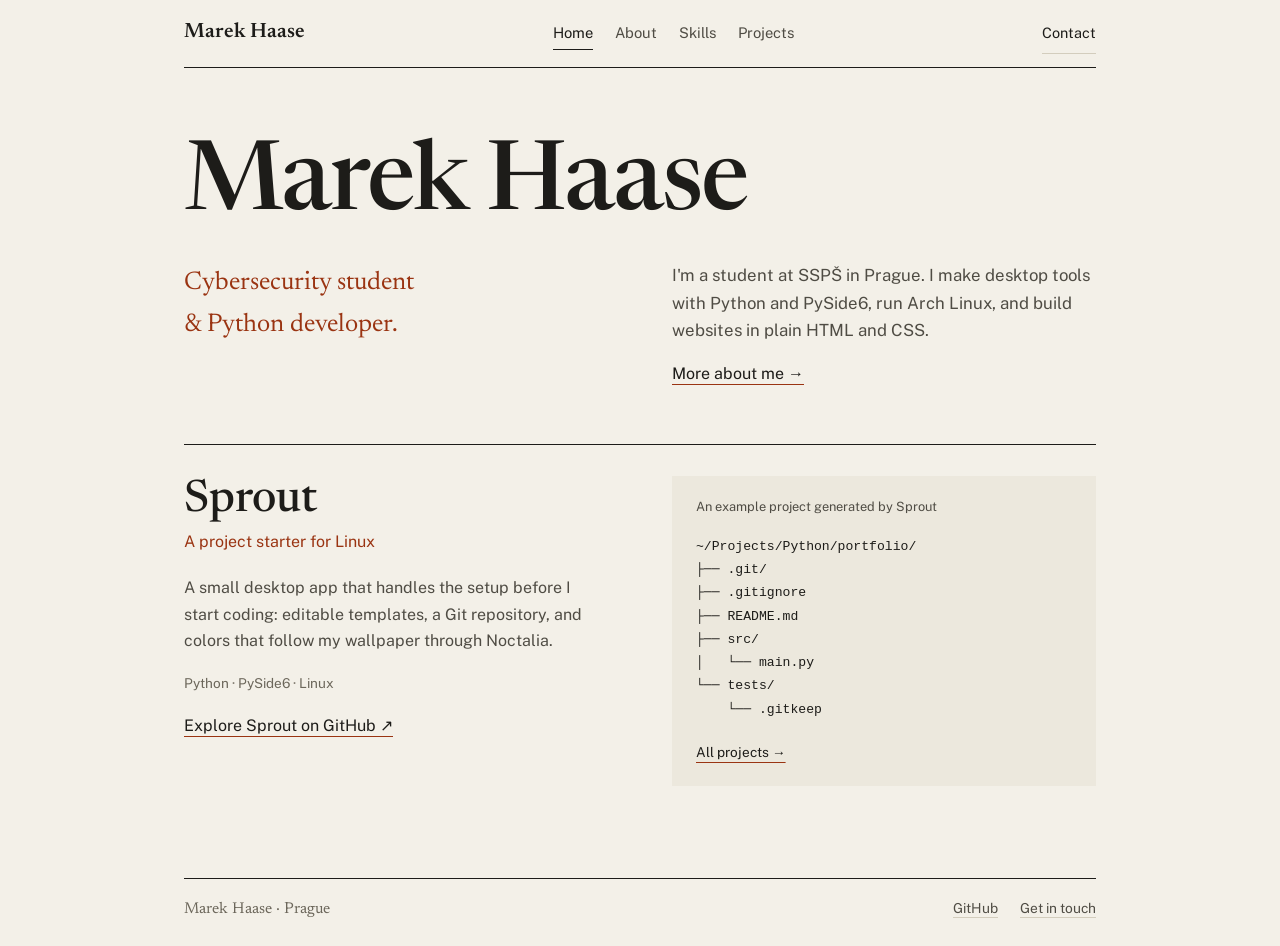
==== commit 61354175: "Refine portfolio around real work and simplify shared presentation" ====
--- a/index.html
+++ b/index.html
@@ -16,11 +16,12 @@
 <link href="https://fonts.googleapis.com/css2?family=JetBrains+Mono:wght@400;500&family=Newsreader:ital,opsz,wght@0,6..72,400;0,6..72,500;0,6..72,600;1,6..72,400&family=Public+Sans:wght@400;500;600&display=swap" rel="stylesheet">
 </head>
 <body>
+<a class="skip-link" href="#main">Skip to content</a>
 
 <header class="nav">
   <div class="container nav-inner">
     <a href="index.html" class="logo" aria-label="Marek Haase – Home">
-      Marek Haase <span class="logo-badge">dev</span>
+      Marek Haase
     </a>
     <nav class="nav-links" aria-label="Main navigation">
       <a href="index.html" class="active" aria-current="page">Home</a>
@@ -28,61 +29,54 @@
       <a href="services.html">Skills</a>
       <a href="projects.html">Projects</a>
     </nav>
-    <a href="contact.html" class="btn btn-outline nav-cta">Contact</a>
+    <a href="contact.html" class="nav-cta">Contact</a>
   </div>
 </header>
 
-<main>
+<main id="main">
 <section class="hero">
-  <div class="container hero-grid">
-    <div class="hero-text">
-      <h1 class="hero-title">Marek Haase</h1>
-      <p class="hero-subtitle">Cybersecurity student & Python developer.</p>
-      <p class="hero-desc">Based in Prague. I study cybersecurity, develop software utilities with Python and PySide6, daily-drive Arch Linux, and build clean, standards-based websites.</p>
-      <div class="hero-actions">
-        <a href="projects.html" class="btn btn-primary">Selected Projects →</a>
-        <a href="about.html" class="btn btn-outline">About Me</a>
-        <a href="https://github.com/marekhaase" target="_blank" rel="noopener noreferrer" class="btn btn-ghost">GitHub ↗</a>
-      </div>
-    </div>
-
-    <div class="spec-card">
-      <div class="spec-header">
-        <div class="spec-identity">
-          <div class="spec-avatar">MH</div>
-          <div>
-            <div class="spec-name">Marek Haase</div>
-            <div class="spec-handle">@marekhaase · Prague, CZ</div>
-          </div>
-        </div>
-        <span class="spec-tag">Student</span>
-      </div>
-      <div class="spec-rows">
-        <div class="spec-row">
-          <span class="spec-label">Education</span>
-          <span class="spec-value">Smíchovská střední (SSPŠ)</span>
-        </div>
-        <div class="spec-row">
-          <span class="spec-label">Specialization</span>
-          <span class="spec-value">Cybersecurity</span>
-        </div>
-        <div class="spec-row">
-          <span class="spec-label">Primary OS</span>
-          <span class="spec-value">Arch Linux</span>
-        </div>
-        <div class="spec-row">
-          <span class="spec-label">Languages</span>
-          <span class="spec-value">Python, Bash, HTML/CSS</span>
-        </div>
-        <div class="spec-row">
-          <span class="spec-label">Latest Project</span>
-          <span class="spec-value"><a href="https://github.com/marekhaase/Sprout" target="_blank" rel="noopener noreferrer">Sprout (PySide6) ↗</a></span>
-        </div>
+  <div class="container">
+    <h1 class="hero-title">Marek Haase</h1>
+    <div class="intro-grid">
+      <p class="hero-subtitle">Cybersecurity student<br>&amp; Python developer.</p>
+      <div>
+        <p class="hero-desc">I'm a student at SSPŠ in Prague. I make desktop tools with Python and PySide6, run Arch Linux, and build websites in plain HTML and CSS.</p>
+        <a href="about.html" class="text-link">More about me <span aria-hidden="true">→</span></a>
       </div>
     </div>
   </div>
 </section>
+<section class="featured container" aria-labelledby="sprout-title">
+  <div class="featured-copy">
+    <h2 id="sprout-title">Sprout</h2>
+    <p class="project-context">A project starter for Linux</p>
+    <p>A small desktop app that handles the setup before I start coding: editable templates, a Git repository, and colors that follow my wallpaper through Noctalia.</p>
+    <p class="project-tools">Python · PySide6 · Linux</p>
+    <a class="text-link" href="https://github.com/marekhaase/Sprout" target="_blank" rel="noopener noreferrer">Explore Sprout on GitHub <span aria-hidden="true">↗</span></a>
+  </div>
+  <figure class="project-example">
+    <figcaption>An example project generated by Sprout</figcaption>
+    <pre><code>~/Projects/Python/portfolio/
+├── .git/
+├── .gitignore
+├── README.md
+├── src/
+│   └── main.py
+└── tests/
+    └── .gitkeep</code></pre>
+    <a class="text-link" href="projects.html">All projects <span aria-hidden="true">→</span></a>
+  </figure>
+</section>
 </main>
+<footer class="footer">
+  <div class="container footer-inner">
+    <span>Marek Haase · Prague</span>
+    <div class="footer-links">
+      <a href="https://github.com/marekhaase" target="_blank" rel="noopener noreferrer">GitHub</a>
+      <a href="contact.html">Get in touch</a>
+    </div>
+  </div>
+</footer>
 
 </body>
 </html>
--- a/style.css
+++ b/style.css
@@ -13,10 +13,11 @@
 
   --text: #1d1c19;
   --text-secondary: #4f4c44;
-  --text-muted: #7d7869;
+  --text-muted: #6c675b;
 
   --accent: #9a3412;
   --accent-hover: #9a3412;
+  --on-accent: #ffffff;
   --accent-soft: transparent;
   --accent-border: #9a3412;
 
@@ -45,9 +46,10 @@
     --border-focus: #e08a62;
     --text: #ece8dd;
     --text-secondary: #b6b1a2;
-    --text-muted: #86816f;
+    --text-muted: #a39d8c;
     --accent: #e08a62;
     --accent-hover: #e08a62;
+    --on-accent: #1a1916;
     --accent-border: #e08a62;
     --emerald: #8fbf86;
     --emerald-border: #8fbf86;
@@ -57,7 +59,7 @@
 
 * { margin: 0; padding: 0; box-sizing: border-box; }
 
-html { color-scheme: light; }
+html { color-scheme: light dark; scrollbar-color: var(--text-muted) var(--bg); }
 
 body {
   min-height: 100vh;
@@ -83,15 +85,6 @@
 ::selection { background: var(--text); color: var(--bg); }
 
 /* ---------- TYPOGRAPHY ---------- */
-.eyebrow {
-  font-family: var(--font-serif);
-  font-style: italic;
-  font-size: 1.05rem;
-  color: var(--text-muted);
-  margin-bottom: 6px;
-  display: inline-block;
-}
-.eyebrow.center { display: block; text-align: left; }
 
 .section-title {
   font-family: var(--font-serif);
@@ -111,14 +104,6 @@
 }
 .section-sub.center { text-align: left; margin-left: 0; margin-right: 0; }
 
-/* the page headers on projects/skills/contact have inline centering; override */
-.section .container > div[style*="text-align: center"] {
-  text-align: left !important;
-  margin-left: 0 !important;
-  margin-right: 0 !important;
-  max-width: 640px !important;
-}
-
 /* ---------- NAV ---------- */
 .nav { background: var(--bg); }
 
@@ -126,8 +111,6 @@
 
 .logo { font-family: var(--font-serif); font-size: 1.3rem; font-weight: 600; display: inline-flex; align-items: baseline; gap: 8px; }
 
-.logo-badge { font-family: var(--font-mono); font-size: 0.68rem; color: var(--text-muted); font-weight: 400; }
-.logo-badge::before { content: "/"; margin-right: 2px; }
 
 .nav-links { display: flex; align-items: center; gap: 22px; font-size: 0.92rem; }
 
@@ -158,7 +141,7 @@
   transition: background 0.12s ease, color 0.12s ease;
 }
 .btn-primary { background: var(--text); color: var(--bg); }
-.btn-primary:hover { background: var(--accent); border-color: var(--accent); color: #fff; }
+.btn-primary:hover { background: var(--accent); border-color: var(--accent); color: var(--on-accent); }
 .btn-outline { background: transparent; color: var(--text); }
 .btn-outline:hover { background: var(--text); color: var(--bg); }
 .btn-ghost {
@@ -168,52 +151,29 @@
 .btn-ghost:hover { color: var(--accent); }
 
 /* ---------- HERO ---------- */
-.hero { padding: 88px 0 80px; display: flex; align-items: center; }
-main > .hero { flex: 1; }
-
-.hero-grid { display: grid; grid-template-columns: 1.2fr 0.8fr; gap: 64px; align-items: start; }
-
-.status-badge {
-  display: block;
-  font-family: var(--font-mono); font-size: 0.74rem; color: var(--text-muted);
-  margin-bottom: 28px;
-}
-.status-dot { display: none; }
+ .hero { padding: 70px 0 56px; }
+
+
+.intro-grid { display: grid; grid-template-columns: 1fr 1fr; gap: 64px; margin-top: 28px; }
+
 
 .hero-title {
   font-family: var(--font-serif);
-  font-size: clamp(3rem, 7vw, 5rem);
+  font-size: clamp(3.2rem, 8vw, 6rem);
   font-weight: 500; line-height: 1; letter-spacing: -0.02em;
   margin-bottom: 18px;
 }
 
 .hero-subtitle {
-  font-family: var(--font-serif); font-style: italic;
+  font-family: var(--font-serif);
   font-size: clamp(1.3rem, 2.4vw, 1.6rem);
   color: var(--accent);
   margin-bottom: 22px;
 }
 
-.hero-desc { color: var(--text-secondary); font-size: 1.05rem; margin-bottom: 34px; max-width: 50ch; }
-
-.hero-actions { display: flex; gap: 12px; flex-wrap: wrap; align-items: center; }
-
-/* ---------- SPEC TABLE (hero right) ---------- */
-.spec-card { border-top: 2px solid var(--border-strong); padding-top: 18px; display: flex; flex-direction: column; gap: 14px; }
-
-.spec-header { display: flex; align-items: center; justify-content: space-between; padding-bottom: 14px; border-bottom: 1px solid var(--border); }
-.spec-identity { display: flex; align-items: center; gap: 0; }
-.spec-avatar { display: none; }
-.spec-name { font-family: var(--font-serif); font-weight: 600; font-size: 1.15rem; }
-.spec-handle { font-family: var(--font-mono); font-size: 0.74rem; color: var(--text-muted); }
-.spec-tag { font-family: var(--font-mono); font-size: 0.72rem; color: var(--text-muted); }
-
-.spec-rows { display: grid; gap: 0; }
-.spec-row { display: flex; justify-content: space-between; align-items: baseline; gap: 16px; font-size: 0.9rem; padding: 9px 0; border-bottom: 1px solid var(--border); }
-.spec-row:last-child { border-bottom: none; }
-.spec-row .spec-label { font-size: 0.82rem; color: var(--text-muted); white-space: nowrap; }
-.spec-row .spec-value { text-align: right; }
-.spec-row a { color: var(--accent); text-decoration: underline; text-underline-offset: 3px; }
+.hero-desc { color: var(--text-secondary); font-size: 1.05rem; margin-bottom: 16px; max-width: 50ch; }
+
+
 
 /* ---------- SECTIONS ---------- */
 .section { padding: 64px 0 88px; }
@@ -231,16 +191,16 @@
 .project-card > * { grid-column: 2; }
 .project-card-header { grid-column: 1; grid-row: 1 / span 5; flex-direction: column; align-items: flex-start; gap: 8px; margin: 0; display: flex; }
 
-.project-meta { font-family: var(--font-mono); font-size: 0.74rem; color: var(--text-muted); }
+.project-meta { font-size: 0.85rem; color: var(--text-muted); }
 .project-badge { font-family: var(--font-mono); font-size: 0.72rem; color: var(--accent); }
-.project-badge::before { content: "● "; font-size: 0.6rem; }
+
 .project-badge.wip { color: var(--text-muted); }
 
-.project-card h3 { font-family: var(--font-serif); font-size: 1.6rem; font-weight: 500; margin-bottom: 8px; }
+.project-card h2 { font-family: var(--font-serif); font-size: 1.6rem; font-weight: 500; margin-bottom: 8px; }
 .project-card p { color: var(--text-secondary); font-size: 0.97rem; margin-bottom: 14px; max-width: 62ch; }
 
-.project-tags { display: flex; flex-wrap: wrap; gap: 8px; margin-bottom: 18px; }
-.project-tag { font-family: var(--font-mono); font-size: 0.74rem; padding: 4px 10px; background: var(--surface-raised); color: var(--text-secondary); }
+.project-tags { display: flex; flex-wrap: wrap; gap: 16px; margin-bottom: 18px; }
+.project-tag { font-family: var(--font-mono); font-size: 0.78rem; padding: 0; background: transparent; color: var(--text-secondary); }
 
 .project-link-cta { font-size: 0.92rem; color: var(--text); text-decoration: underline; text-underline-offset: 4px; text-decoration-color: var(--accent); }
 .project-card:hover .project-link-cta { color: var(--accent); }
@@ -252,7 +212,7 @@
 
 .skill-card-top { display: flex; align-items: baseline; gap: 12px; margin-bottom: 10px; }
 .skill-icon { display: none; }
-.skill-card h3 { font-family: var(--font-serif); font-size: 1.45rem; font-weight: 500; }
+.skill-card h2 { font-family: var(--font-serif); font-size: 1.45rem; font-weight: 500; }
 .skill-card p { color: var(--text-secondary); font-size: 0.96rem; margin-bottom: 14px; flex: 1; }
 
 .skill-pills { display: flex; flex-wrap: wrap; gap: 2px 0; font-family: var(--font-mono); font-size: 0.76rem; color: var(--text-muted); }
@@ -266,7 +226,7 @@
 .about-profile-card { border-top: 2px solid var(--border-strong); padding-top: 20px; }
 .about-avatar-block { display: block; margin-bottom: 18px; }
 .about-avatar { display: none; }
-.about-profile-card h3 { font-family: var(--font-serif); font-size: 1.6rem; font-weight: 500; }
+.profile-name { font-family: var(--font-serif); font-size: 1.6rem; font-weight: 500; }
 .about-profile-card .role { color: var(--text-muted); font-size: 0.9rem; }
 
 .about-facts { list-style: none; }
@@ -275,7 +235,7 @@
 .about-facts li span:last-child { text-align: right; }
 
 .about-narrative { display: flex; flex-direction: column; gap: 30px; }
-.about-block h4 { font-family: var(--font-serif); font-size: 1.3rem; font-weight: 500; margin-bottom: 6px; }
+.about-block h2 { font-family: var(--font-serif); font-size: 1.3rem; font-weight: 500; margin-bottom: 6px; }
 .about-block p { color: var(--text-secondary); font-size: 1rem; line-height: 1.75; }
 
 .chips { display: flex; flex-wrap: wrap; gap: 2px 0; margin-top: 16px; font-family: var(--font-mono); font-size: 0.78rem; color: var(--text-muted); }
@@ -325,7 +285,7 @@
 
 /* ---------- RESPONSIVE ---------- */
 @media (max-width: 900px) {
-  .hero-grid, .about-grid { grid-template-columns: 1fr; gap: 44px; }
+  .intro-grid, .about-grid { grid-template-columns: 1fr; gap: 44px; }
   .cards-grid { grid-template-columns: 1fr; }
 }
 @media (max-width: 640px) {
@@ -343,3 +303,35 @@
 .nav-inner, .footer-inner { width: min(912px, calc(100% - 48px)); padding-left: 0; padding-right: 0; }
 
 main { padding-bottom: 40px; }
+
+/* Shared editorial details */
+.page-heading { max-width: 640px; margin-bottom: 40px; }
+.text-link { text-decoration: underline; text-underline-offset: 5px; text-decoration-color: var(--accent); }
+.text-link:hover { color: var(--accent); }
+.nav-cta { padding: 8px 0; border-bottom: 1px solid var(--border); }
+.nav-cta:hover, .nav-cta.active { color: var(--accent); border-color: var(--accent); }
+.skip-link { position: absolute; top: -100px; left: 24px; padding: 10px 16px; background: var(--text); color: var(--bg); z-index: 2; }
+.skip-link:focus { top: 8px; }
+.featured { display: grid; grid-template-columns: 1fr 1fr; gap: 64px; padding-top: 32px; padding-bottom: 52px; position: relative; }
+.featured::before { content: ""; position: absolute; top: 0; left: 24px; right: 24px; border-top: 1px solid var(--border-strong); }
+.featured h2 { font-family: var(--font-serif); font-size: 2.8rem; font-weight: 500; line-height: 1.1; margin-bottom: 4px; }
+.featured-copy > p { color: var(--text-secondary); margin-bottom: 18px; }
+.featured-copy .project-context { color: var(--accent); margin-bottom: 20px; }
+.featured-copy .project-tools { font-size: .85rem; color: var(--text-muted); }
+.project-example { margin: 0; padding: 20px 24px; background: var(--bg-subtle); }
+.project-example figcaption { color: var(--text-secondary); font-size: .8rem; }
+.project-example pre { font-family: var(--font-mono); font-size: .82rem; line-height: 1.7; overflow-x: auto; padding: 18px 0; }
+.project-example .text-link { font-size: .85rem; }
+.work-note { margin-top: 28px; color: var(--text-muted); }
+h1, h2 { text-wrap: balance; }
+@media (max-width: 760px) {
+ .nav-inner { display: grid; grid-template-columns: 1fr auto; gap: 8px 16px; }
+ .nav-links { grid-column: 1 / -1; grid-row: 2; justify-content: space-between; gap: 12px; }
+ .nav-links a { padding: 10px 0; }
+ .nav-cta { font-size: .85rem; }
+ .intro-grid, .featured { grid-template-columns: 1fr; gap: 24px; }
+ .hero { padding: 44px 0 36px; }
+ .hero-subtitle { margin-bottom: 0; }
+ .project-example { padding: 18px; }
+ .section { padding-top: 40px; }
+}
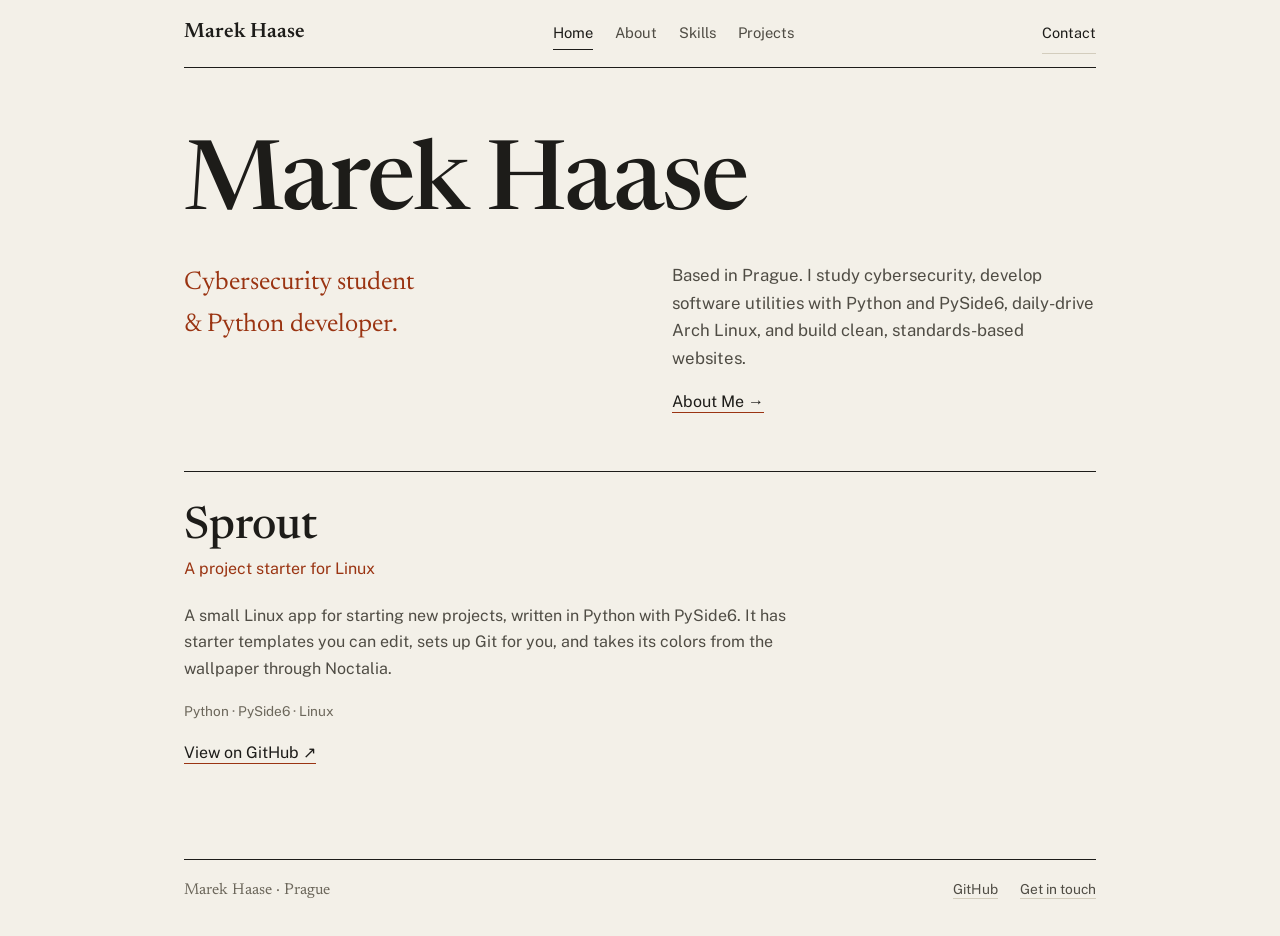
==== commit 16b7dd52: "Restore original wording and remove Sprout folder example" ====
--- a/index.html
+++ b/index.html
@@ -40,8 +40,8 @@
     <div class="intro-grid">
       <p class="hero-subtitle">Cybersecurity student<br>&amp; Python developer.</p>
       <div>
-        <p class="hero-desc">I'm a student at SSPŠ in Prague. I make desktop tools with Python and PySide6, run Arch Linux, and build websites in plain HTML and CSS.</p>
-        <a href="about.html" class="text-link">More about me <span aria-hidden="true">→</span></a>
+        <p class="hero-desc">Based in Prague. I study cybersecurity, develop software utilities with Python and PySide6, daily-drive Arch Linux, and build clean, standards-based websites.</p>
+        <a href="about.html" class="text-link">About Me <span aria-hidden="true">→</span></a>
       </div>
     </div>
   </div>
@@ -50,22 +50,10 @@
   <div class="featured-copy">
     <h2 id="sprout-title">Sprout</h2>
     <p class="project-context">A project starter for Linux</p>
-    <p>A small desktop app that handles the setup before I start coding: editable templates, a Git repository, and colors that follow my wallpaper through Noctalia.</p>
+    <p>A small Linux app for starting new projects, written in Python with PySide6. It has starter templates you can edit, sets up Git for you, and takes its colors from the wallpaper through Noctalia.</p>
     <p class="project-tools">Python · PySide6 · Linux</p>
-    <a class="text-link" href="https://github.com/marekhaase/Sprout" target="_blank" rel="noopener noreferrer">Explore Sprout on GitHub <span aria-hidden="true">↗</span></a>
+    <a class="text-link" href="https://github.com/marekhaase/Sprout" target="_blank" rel="noopener noreferrer">View on GitHub <span aria-hidden="true">↗</span></a>
   </div>
-  <figure class="project-example">
-    <figcaption>An example project generated by Sprout</figcaption>
-    <pre><code>~/Projects/Python/portfolio/
-├── .git/
-├── .gitignore
-├── README.md
-├── src/
-│   └── main.py
-└── tests/
-    └── .gitkeep</code></pre>
-    <a class="text-link" href="projects.html">All projects <span aria-hidden="true">→</span></a>
-  </figure>
 </section>
 </main>
 <footer class="footer">
--- a/style.css
+++ b/style.css
@@ -312,16 +312,13 @@
 .nav-cta:hover, .nav-cta.active { color: var(--accent); border-color: var(--accent); }
 .skip-link { position: absolute; top: -100px; left: 24px; padding: 10px 16px; background: var(--text); color: var(--bg); z-index: 2; }
 .skip-link:focus { top: 8px; }
-.featured { display: grid; grid-template-columns: 1fr 1fr; gap: 64px; padding-top: 32px; padding-bottom: 52px; position: relative; }
+.featured { padding-top: 32px; padding-bottom: 52px; position: relative; }
 .featured::before { content: ""; position: absolute; top: 0; left: 24px; right: 24px; border-top: 1px solid var(--border-strong); }
 .featured h2 { font-family: var(--font-serif); font-size: 2.8rem; font-weight: 500; line-height: 1.1; margin-bottom: 4px; }
+.featured-copy { max-width: 65ch; }
 .featured-copy > p { color: var(--text-secondary); margin-bottom: 18px; }
 .featured-copy .project-context { color: var(--accent); margin-bottom: 20px; }
 .featured-copy .project-tools { font-size: .85rem; color: var(--text-muted); }
-.project-example { margin: 0; padding: 20px 24px; background: var(--bg-subtle); }
-.project-example figcaption { color: var(--text-secondary); font-size: .8rem; }
-.project-example pre { font-family: var(--font-mono); font-size: .82rem; line-height: 1.7; overflow-x: auto; padding: 18px 0; }
-.project-example .text-link { font-size: .85rem; }
 .work-note { margin-top: 28px; color: var(--text-muted); }
 h1, h2 { text-wrap: balance; }
 @media (max-width: 760px) {
@@ -329,9 +326,8 @@
  .nav-links { grid-column: 1 / -1; grid-row: 2; justify-content: space-between; gap: 12px; }
  .nav-links a { padding: 10px 0; }
  .nav-cta { font-size: .85rem; }
- .intro-grid, .featured { grid-template-columns: 1fr; gap: 24px; }
+ .intro-grid { grid-template-columns: 1fr; gap: 24px; }
  .hero { padding: 44px 0 36px; }
  .hero-subtitle { margin-bottom: 0; }
- .project-example { padding: 18px; }
  .section { padding-top: 40px; }
 }
